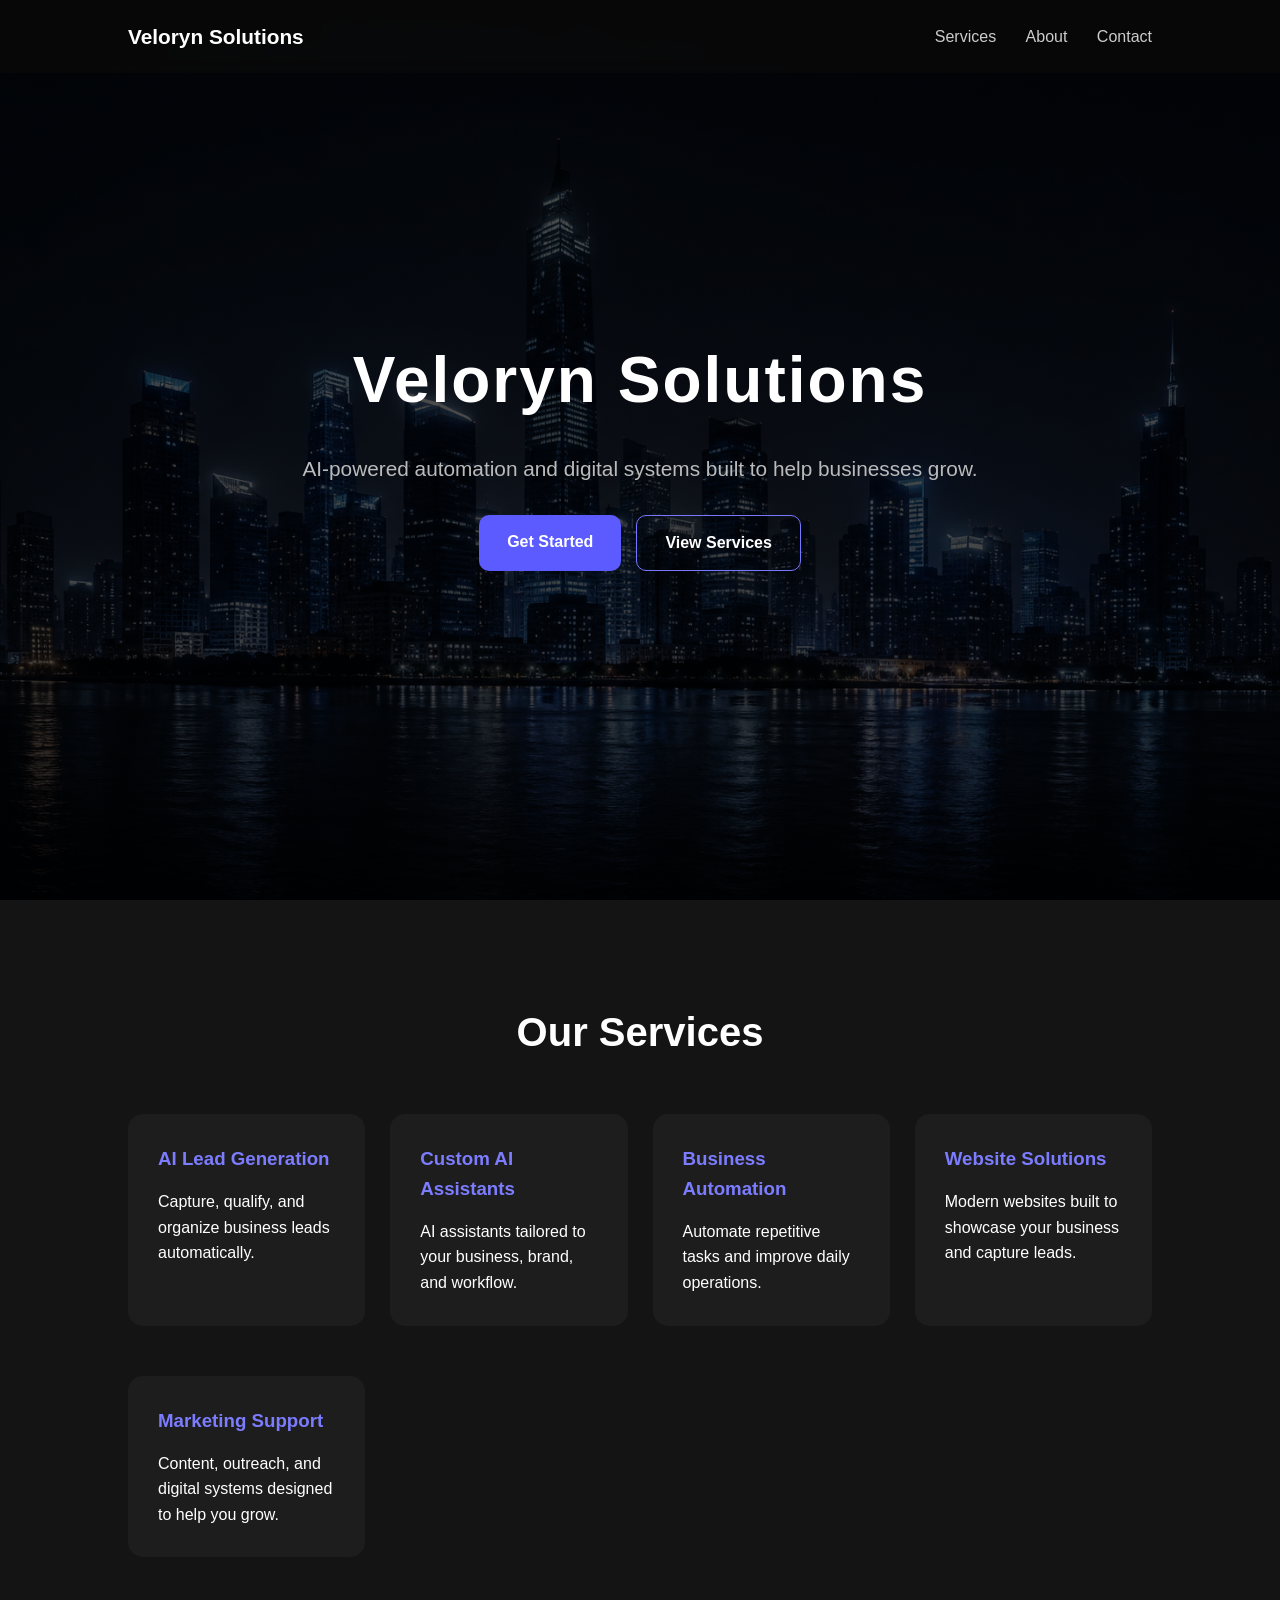
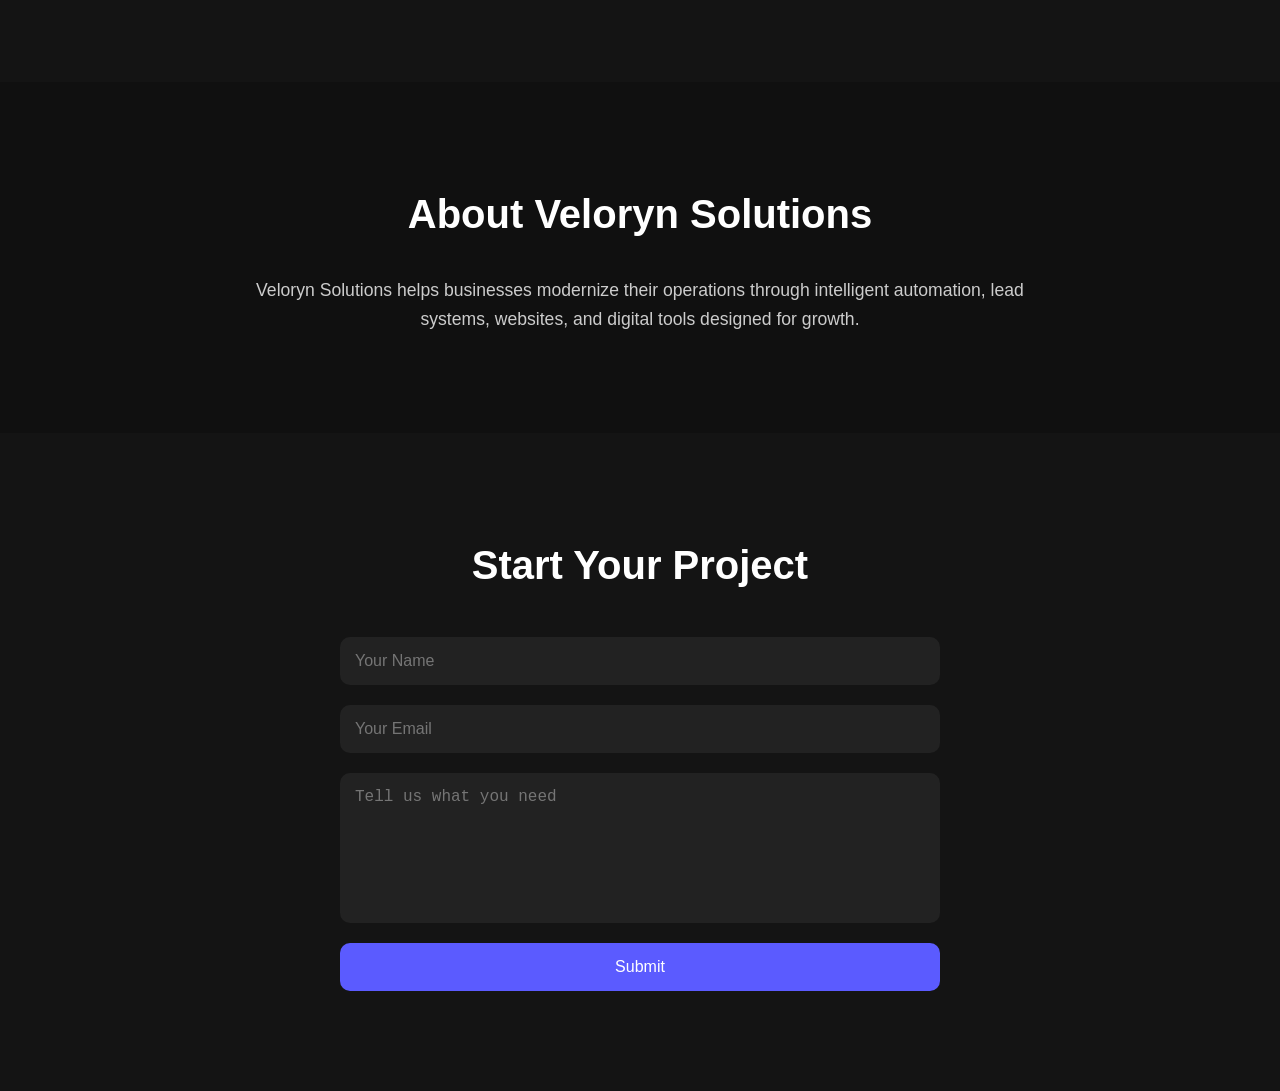
==== index.html @ 771f3332 "Add files via upload" ====
<!DOCTYPE html>
<html lang="en">
<head>
    <meta charset="UTF-8">
    <meta name="viewport" content="width=device-width, initial-scale=1.0">
    <title>Veloryn Solutions</title>
    <link rel="stylesheet" href="style.css">
</head>

<body>

    <nav>
        <h2>Veloryn Solutions</h2>

        <div class="nav-links">
            <a href="#services">Services</a>
            <a href="#about">About</a>
            <a href="#contact">Contact</a>
        </div>
    </nav>

    <header>
        <h1>Veloryn Solutions</h1>

        <p>
            AI-powered automation and digital systems built to help businesses grow.
        </p>

        <div class="hero-buttons">
            <a href="#contact" class="btn primary">Get Started</a>
            <a href="#services" class="btn secondary">View Services</a>
        </div>
    </header>

    <section id="services" class="services">
        <h2>Our Services</h2>

        <div class="service-grid">

            <div class="service-box">
                <h3>AI Lead Generation</h3>
                <p>Capture, qualify, and organize business leads automatically.</p>
            </div>

            <div class="service-box">
                <h3>Custom AI Assistants</h3>
                <p>AI assistants tailored to your business, brand, and workflow.</p>
            </div>

            <div class="service-box">
                <h3>Business Automation</h3>
                <p>Automate repetitive tasks and improve daily operations.</p>
            </div>

            <div class="service-box">
                <h3>Website Solutions</h3>
                <p>Modern websites built to showcase your business and capture leads.</p>
            </div>

            <div class="service-box">
                <h3>Marketing Support</h3>
                <p>Content, outreach, and digital systems designed to help you grow.</p>
            </div>

        </div>
    </section>

    <section id="about" class="about">
        <h2>About Veloryn Solutions</h2>

        <p>
            Veloryn Solutions helps businesses modernize their operations through intelligent automation, lead systems, websites, and digital tools designed for growth.
        </p>
    </section>

    <section id="contact" class="contact">
    <h2>Start Your Project</h2>

    <form action="https://formsubmit.co/terrence191919@gmail.com" method="post">
        <input type="hidden" name="_subject" value="New Veloryn Solutions Lead">

        <input type="text" name="name" placeholder="Your Name" required>

        <input type="email" name="email" placeholder="Your Email" required>

        <textarea name="message" placeholder="Tell us what you need" required></textarea>

        <button type="submit">Submit</button>
    </form>
</section>

</body>
</html>
---- style.css ----
* {
    margin: 0;
    padding: 0;
    box-sizing: border-box;
}

body {
    background-color: #0f0f0f;
    color: white;
    font-family: Arial, sans-serif;
    line-height: 1.6;
}

/* HERO SECTION */

header {
    height: 100vh;

    display: flex;
    flex-direction: column;
    justify-content: center;
    align-items: center;

    text-align: center;

    background-image:
    linear-gradient(
        rgba(0,0,0,0.65),
        rgba(0,0,0,0.75)
    ),
    url("images/city.png");

background-size: cover;
background-position: center;
background-repeat: no-repeat;
    

    padding: 20px;
}

header h1 {
    font-size: 4rem;
    margin-bottom: 20px;

    letter-spacing: 2px;
}

header p {
    font-size: 1.3rem;

    color: #bbbbbb;

    margin-bottom: 30px;
}

header button {
    padding: 15px 35px;

    border: none;

    border-radius: 10px;

    background-color: #5b5bff;

    color: white;

    font-size: 1rem;

    cursor: pointer;

    transition: 0.3s;
}

header button:hover {
    background-color: #7777ff;

    transform: scale(1.05);
}

/* SERVICES */

.services {
    padding: 100px 10%;

    background-color: #141414;
}

.services h2 {
    text-align: center;

    font-size: 2.5rem;

    margin-bottom: 50px;
}

.service-box {
    background-color: #1d1d1d;

    padding: 30px;

    margin-bottom: 25px;

    border-radius: 15px;

    transition: 0.3s;
}

.service-box:hover {
    transform: translateY(-5px);

    background-color: #252525;
}

.service-box h3 {
    margin-bottom: 15px;

    color: #7c7cff;
}

/* ABOUT */

.about {
    padding: 100px 10%;

    text-align: center;

    background-color: #101010;
}

.about h2 {
    font-size: 2.5rem;

    margin-bottom: 30px;
}

.about p {
    max-width: 800px;

    margin: auto;

    color: #cccccc;

    font-size: 1.1rem;
}

/* CONTACT */

.contact {
    padding: 100px 10%;

    background-color: #141414;
}

.contact h2 {
    text-align: center;

    font-size: 2.5rem;

    margin-bottom: 40px;
}

form {
    max-width: 600px;

    margin: auto;

    display: flex;
    flex-direction: column;
}

input,
textarea {
    margin-bottom: 20px;

    padding: 15px;

    border: none;

    border-radius: 10px;

    background-color: #222222;

    color: white;

    font-size: 1rem;
}

textarea {
    height: 150px;

    resize: none;
}

form button {
    padding: 15px;

    border: none;

    border-radius: 10px;

    background-color: #5b5bff;

    color: white;

    font-size: 1rem;

    cursor: pointer;

    transition: 0.3s;
}

form button:hover {
    background-color: #7777ff;
}
nav {
    position: fixed;
    top: 0;
    width: 100%;
    padding: 20px 10%;
    display: flex;
    justify-content: space-between;
    align-items: center;
    background: rgba(10, 10, 10, 0.75);
    backdrop-filter: blur(10px);
    z-index: 1000;
}

nav h2 {
    font-size: 1.3rem;
}

.nav-links a {
    color: white;
    text-decoration: none;
    margin-left: 25px;
    color: #cccccc;
}

.nav-links a:hover {
    color: #7c7cff;
}

.hero-buttons {
    display: flex;
    gap: 15px;
}

.btn {
    padding: 14px 28px;
    border-radius: 10px;
    text-decoration: none;
    font-weight: bold;
}

.primary {
    background: #5b5bff;
    color: white;
}

.secondary {
    border: 1px solid #7777ff;
    color: white;
}

.service-grid {
    display: grid;
    grid-template-columns: repeat(auto-fit, minmax(220px, 1fr));
    gap: 25px;
}
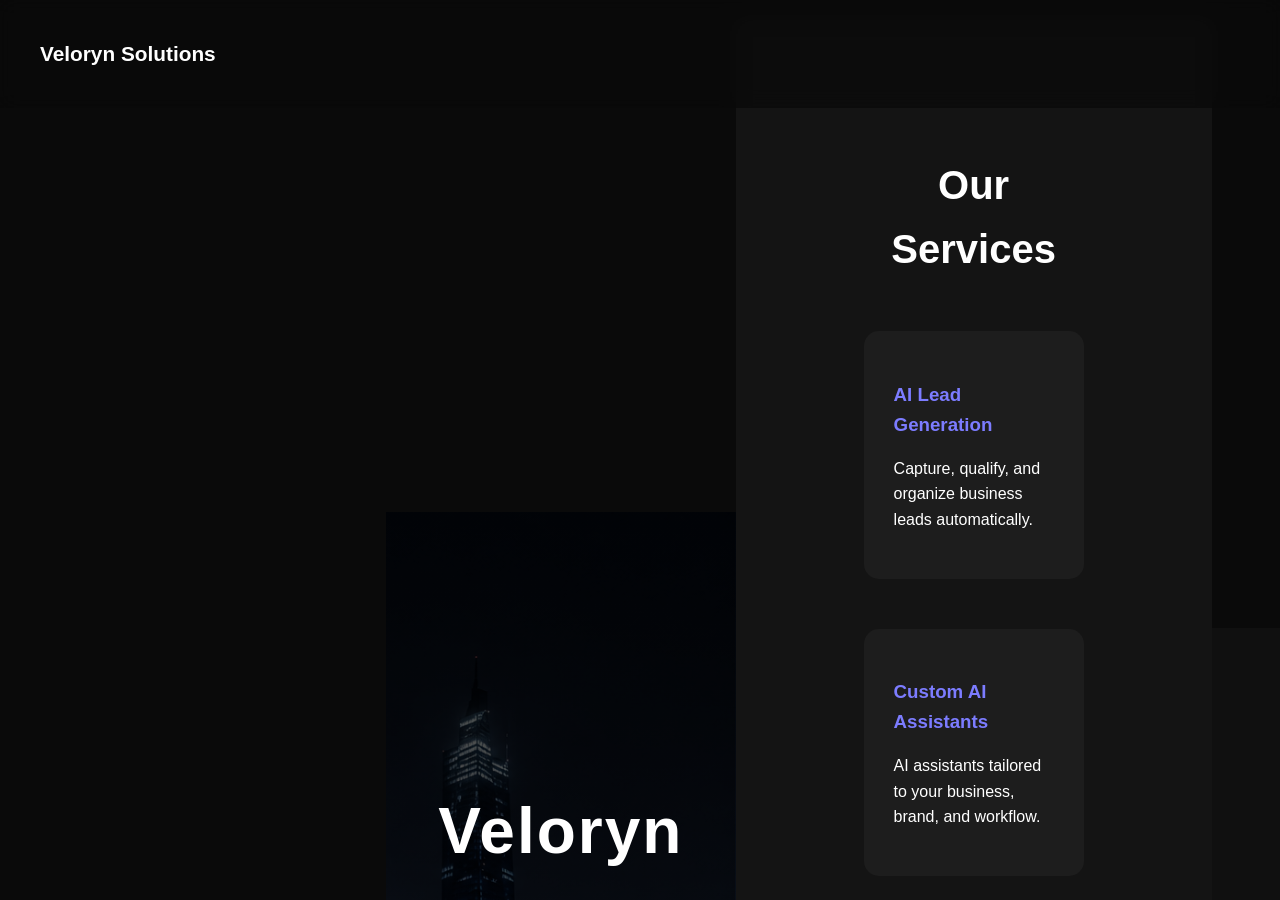
==== commit fe8c5b37: "Add files via upload" ====
--- a/index.html
+++ b/index.html
@@ -8,15 +8,17 @@
 </head>
 
 <body>
-
+    <nav>
+    <div class="logo-area">
+        <img src="images/logo.png" alt="Veloryn Solutions Logo">
+            <a href="#services">Services</a>
+            <a href="#about">About</a>
+            <a href="#contact">Contact</a>
+        <h2>Veloryn Solutions</h2>
+    </div>
     <nav>
         <h2>Veloryn Solutions</h2>
 
-        <div class="nav-links">
-            <a href="#services">Services</a>
-            <a href="#about">About</a>
-            <a href="#contact">Contact</a>
-        </div>
     </nav>
 
     <header>
@@ -76,7 +78,7 @@
     <section id="contact" class="contact">
     <h2>Start Your Project</h2>
 
-    <form action="https://formsubmit.co/terrence191919@gmail.com" method="post">
+    <form action="https://formsubmit.co/terrence191919@gmail.com" method="POST">
         <input type="hidden" name="_subject" value="New Veloryn Solutions Lead">
 
         <input type="text" name="name" placeholder="Your Name" required>
--- a/style.css
+++ b/style.css
@@ -1,4 +1,8 @@
-* {
+* 
+html {
+    scroll-behavior: smooth;
+}
+{
     margin: 0;
     padding: 0;
     box-sizing: border-box;
@@ -215,25 +219,45 @@
 nav {
     position: fixed;
     top: 0;
+    left: 0;
+
     width: 100%;
-    padding: 20px 10%;
+
+    padding: 20px 40px;
+
     display: flex;
     justify-content: space-between;
     align-items: center;
+
     background: rgba(10, 10, 10, 0.75);
+
     backdrop-filter: blur(10px);
+
     z-index: 1000;
 }
-
+.nav-links {
+    display: flex;
+    align-items: center;
+    gap: 20px;
+
+    margin-right: 60px;
+}
 nav h2 {
     font-size: 1.3rem;
 }
 
 .nav-links a {
-    color: white;
+    color: #cccccc;
+
     text-decoration: none;
-    margin-left: 25px;
-    color: #cccccc;
+
+    font-size: 1rem;
+
+    transition: 0.3s;
+}
+
+.nav-links a:hover {
+    color: #7c7cff;
 }
 
 .nav-links a:hover {
@@ -250,8 +274,12 @@
     border-radius: 10px;
     text-decoration: none;
     font-weight: bold;
-}
-
+    transition: 0.3s ease;
+}
+.btn:hover {
+    transform: translateY(-3px);
+    opacity: 0.9;
+}
 .primary {
     background: #5b5bff;
     color: white;
@@ -266,4 +294,32 @@
     display: grid;
     grid-template-columns: repeat(auto-fit, minmax(220px, 1fr));
     gap: 25px;
+}
+section {
+    animation: fadeInUp 1s ease;
+}
+
+@keyframes fadeInUp {
+
+    from {
+        opacity: 0;
+        transform: translateY(30px);
+    }
+
+    to {
+        opacity: 1;
+        transform: translateY(0);
+    }
+}
+.logo-area {
+    display: flex;
+    align-items: center;
+    gap: 12px;
+}
+
+.logo-area img {
+    width: 45px;
+    height: 45px;
+    object-fit: cover;
+    border-radius: 8px;
 }
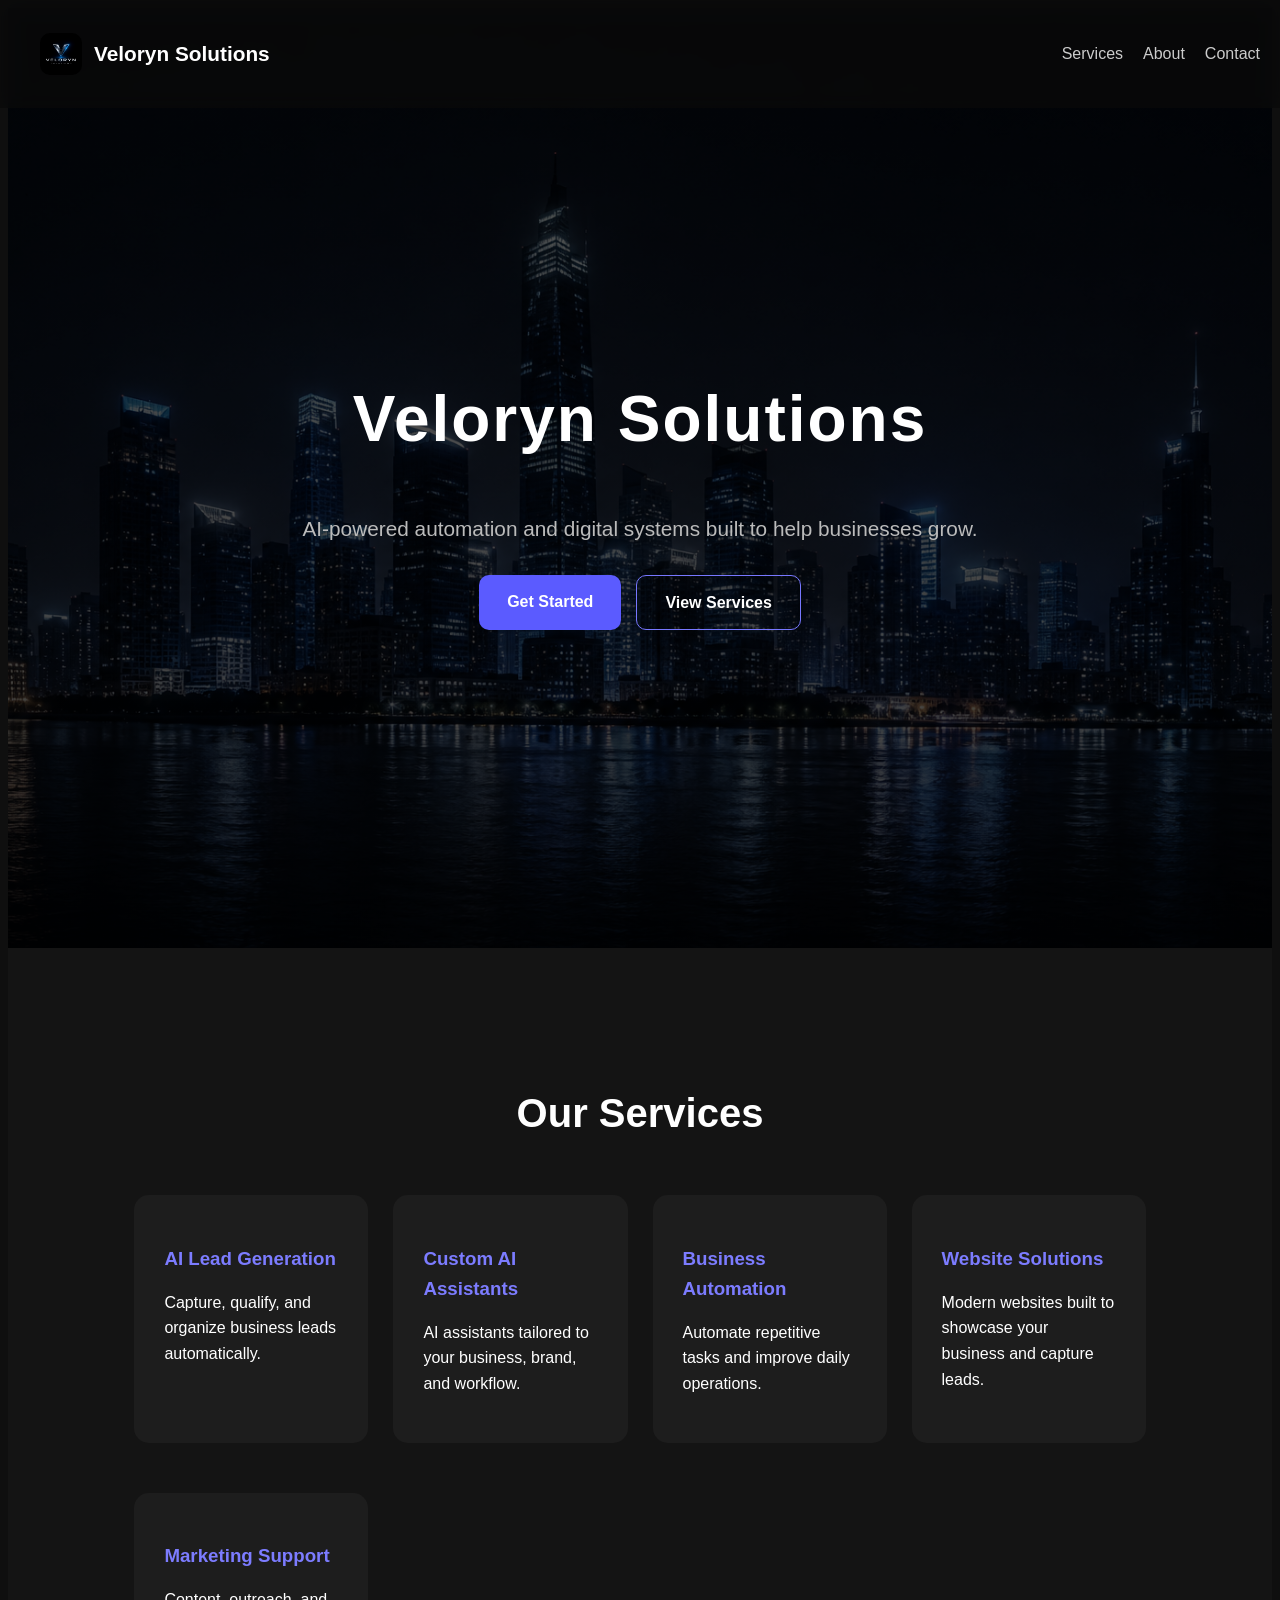
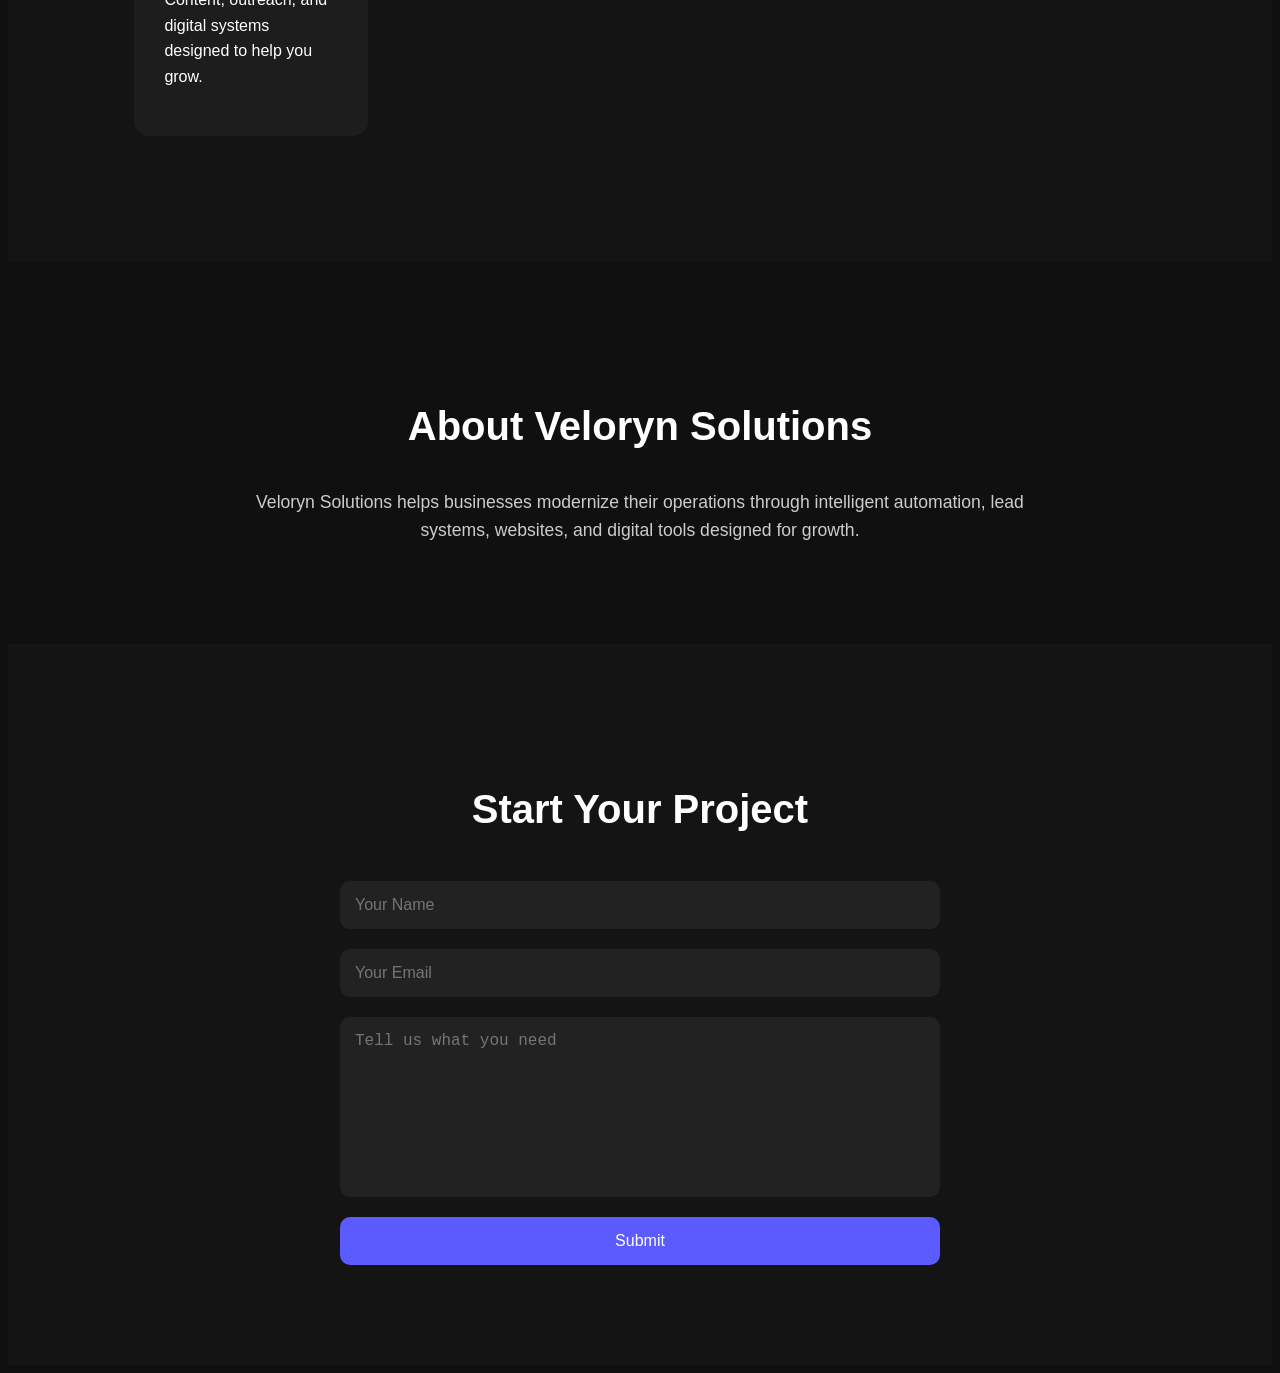
==== commit 26eeddd1: "Add files via upload" ====
--- a/index.html
+++ b/index.html
@@ -10,14 +10,16 @@
 <body>
     <nav>
     <div class="logo-area">
-        <img src="images/logo.png" alt="Veloryn Solutions Logo">
-            <a href="#services">Services</a>
-            <a href="#about">About</a>
-            <a href="#contact">Contact</a>
-        <h2>Veloryn Solutions</h2>
+    <img src="images/logo.png" alt="Veloryn Logo">
+    <h2>Veloryn Solutions</h2>
+</div>
+
+    <div class="nav-links">
+        <a href="#services">Services</a>
+        <a href="#about">About</a>
+        <a href="#contact">Contact</a>
     </div>
-    <nav>
-        <h2>Veloryn Solutions</h2>
+</nav>
 
     </nav>
 
--- a/style.css
+++ b/style.css
@@ -318,8 +318,10 @@
 }
 
 .logo-area img {
-    width: 45px;
-    height: 45px;
+    width: 42px;
+    height: 42px;
+
     object-fit: cover;
-    border-radius: 8px;
+
+    border-radius: 10px;
 }
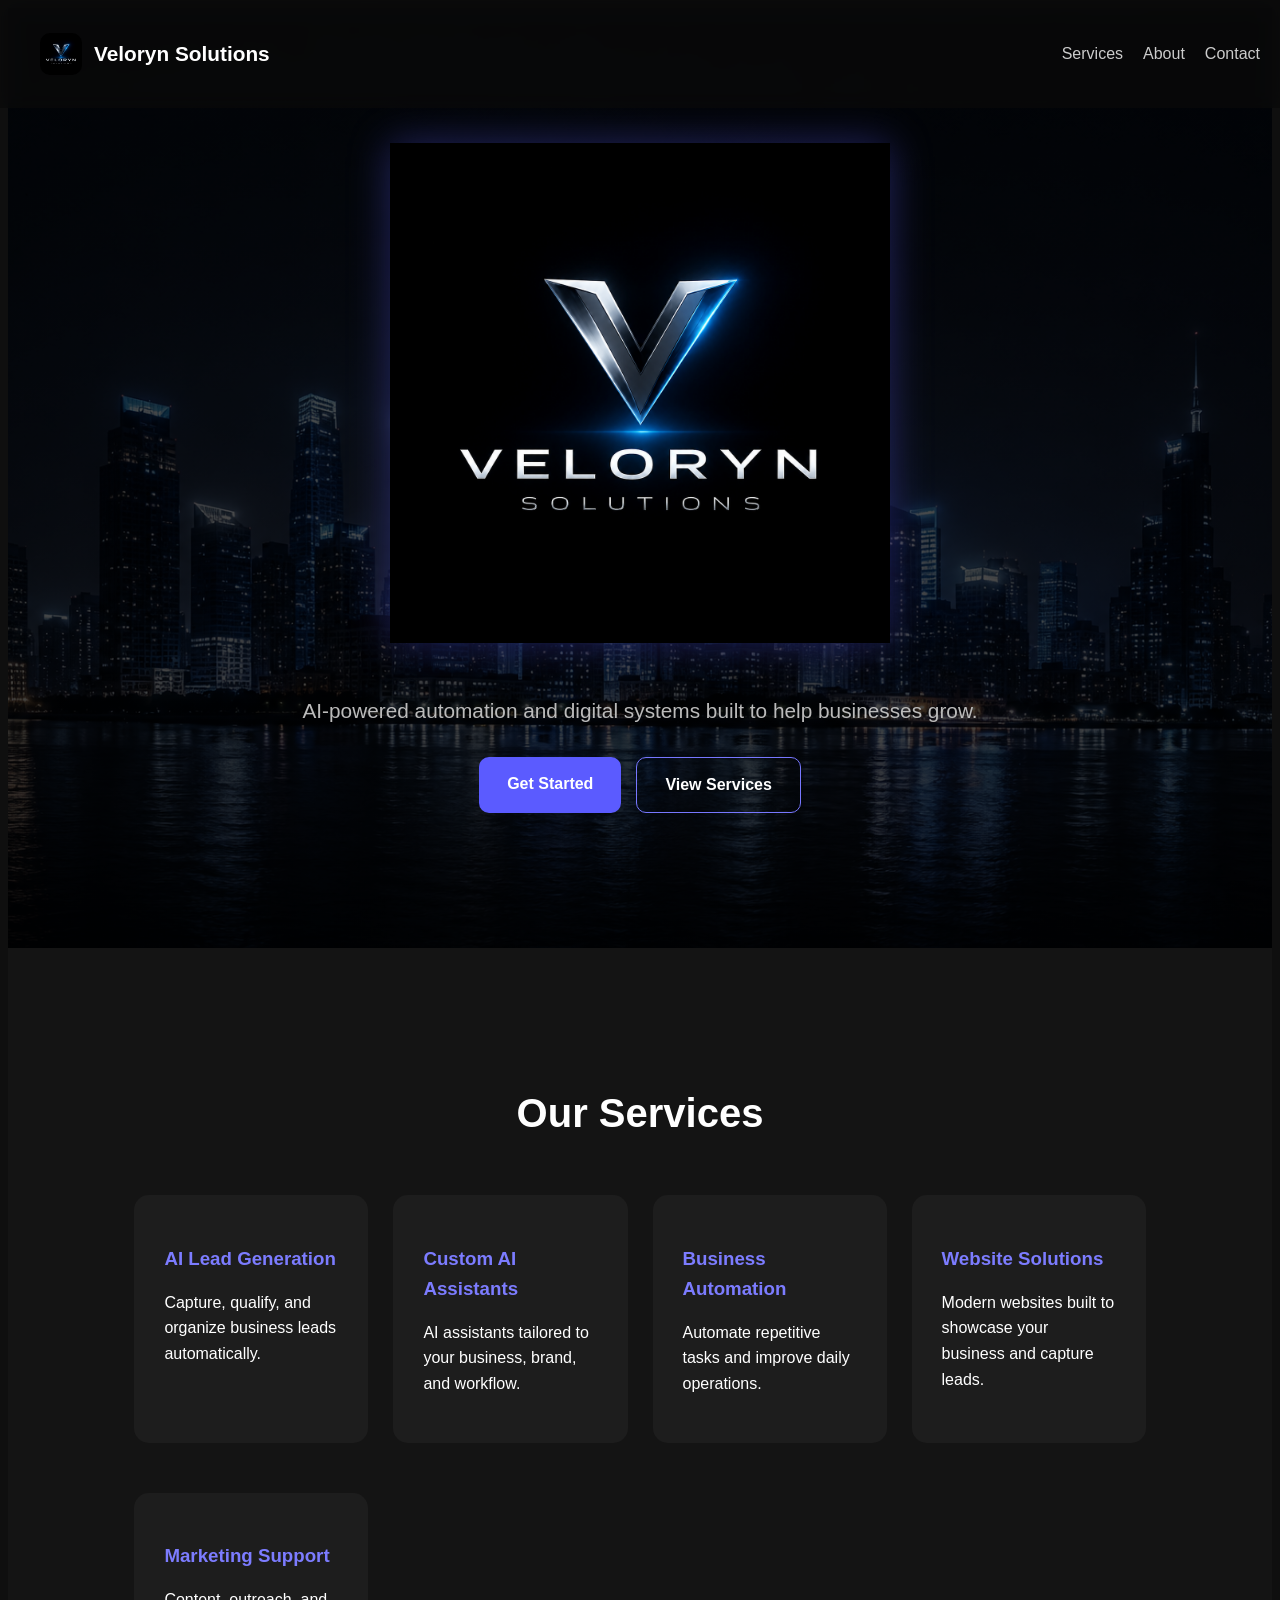
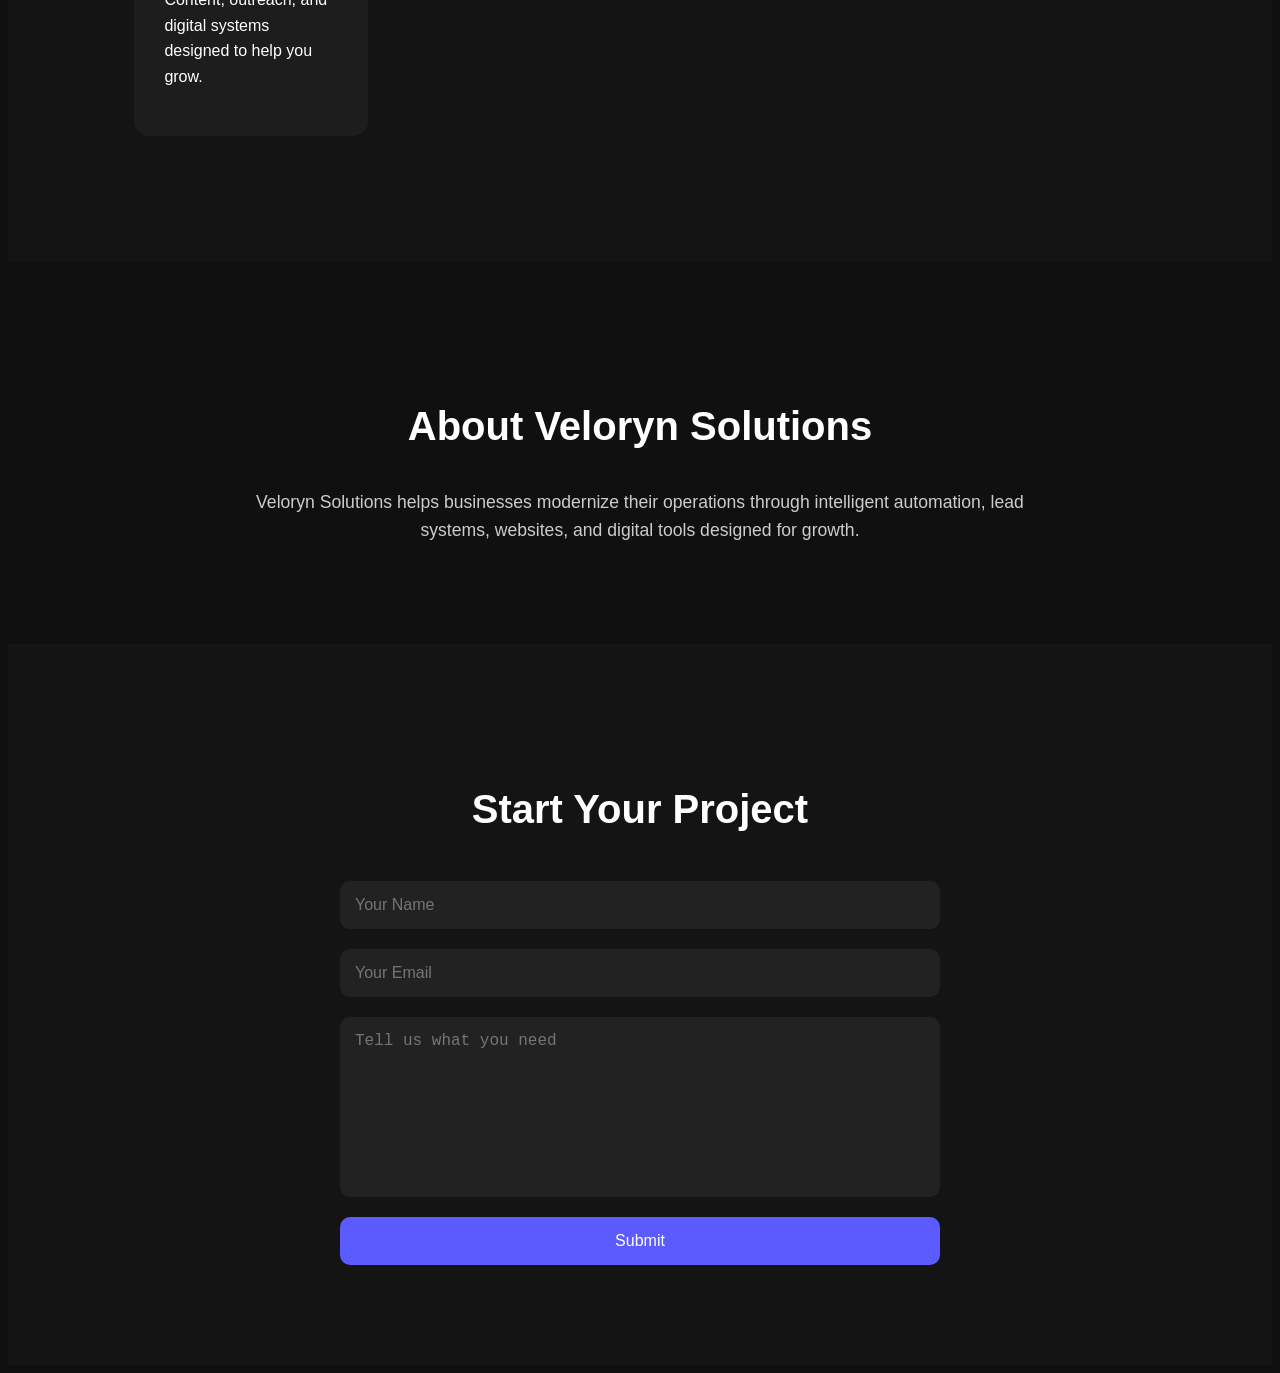
==== commit 7e9af830: "Add files via upload" ====
--- a/index.html
+++ b/index.html
@@ -24,7 +24,9 @@
     </nav>
 
     <header>
-        <h1>Veloryn Solutions</h1>
+        <img src="images/logo.png"
+            alt="Veloryn Solutions"
+            class="hero-logo">
 
         <p>
             AI-powered automation and digital systems built to help businesses grow.
--- a/style.css
+++ b/style.css
@@ -324,4 +324,12 @@
     object-fit: cover;
 
     border-radius: 10px;
+}
+.hero-logo {
+    width: 500px;
+    max-width: 90%;
+
+    margin-bottom: 30px;
+
+    filter: drop-shadow(0 0 20px rgba(91, 91, 255, 0.35));
 }
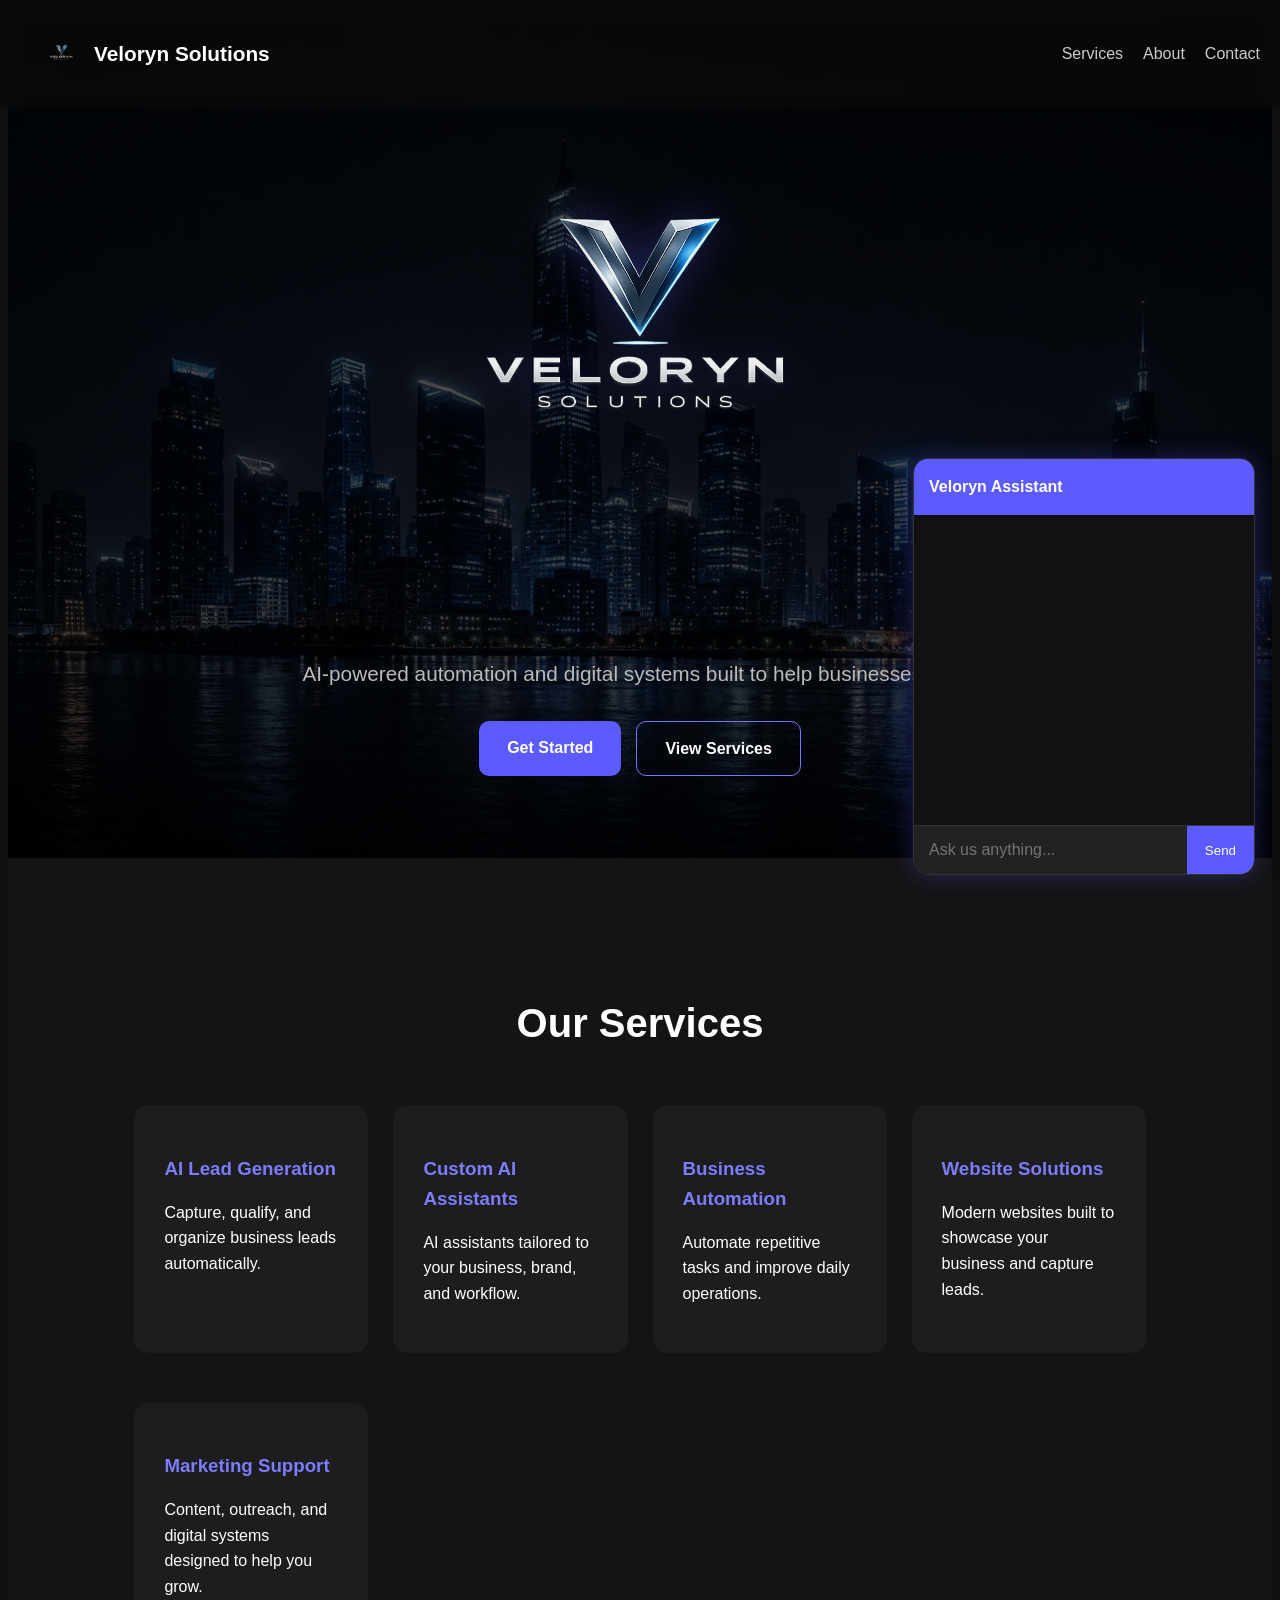
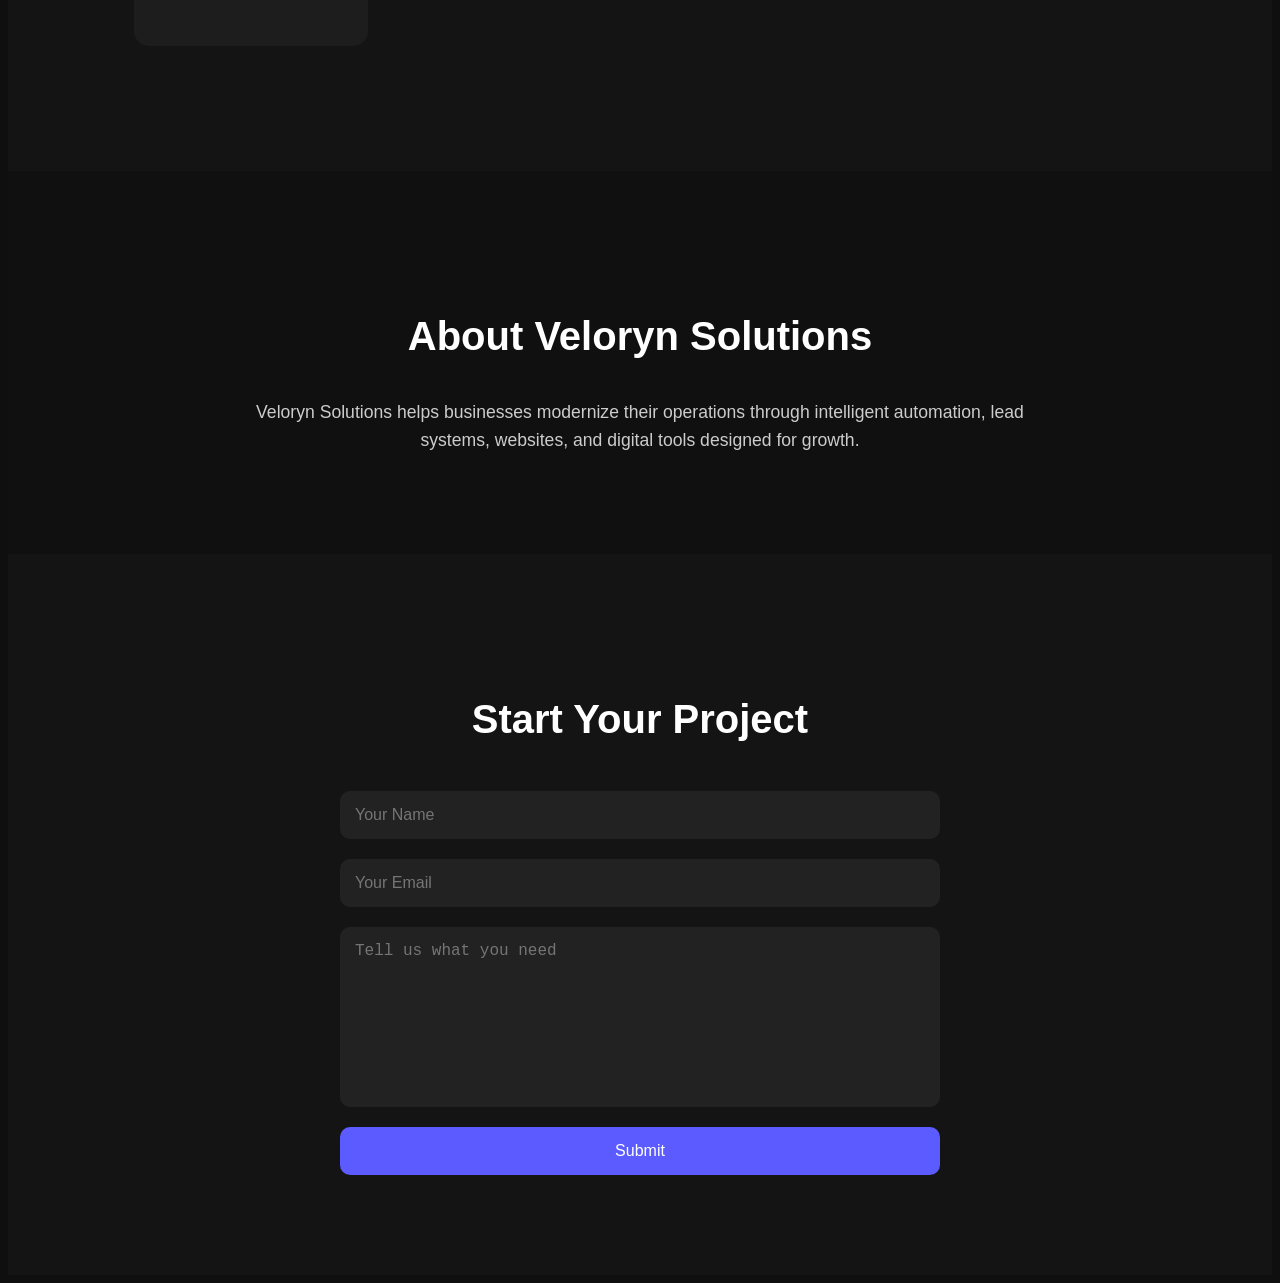
==== commit 0f543fbb: "Add files via upload" ====
--- a/index.html
+++ b/index.html
@@ -94,6 +94,16 @@
         <button type="submit">Submit</button>
     </form>
 </section>
+<div class="chat-widget">
+    <div class="chat-header">Veloryn Assistant</div>
+    <div id="chat-messages" class="chat-messages"></div>
 
+    <div class="chat-input-area">
+        <input id="chat-input" type="text" placeholder="Ask us anything...">
+        <button onclick="sendMessage()">Send</button>
+    </div>
+</div>
+
+<script src="script.js"></script>
 </body>
 </html>
--- a/style.css
+++ b/style.css
@@ -18,7 +18,7 @@
 /* HERO SECTION */
 
 header {
-    height: 100vh;
+    height: 90vh;
 
     display: flex;
     flex-direction: column;
@@ -326,10 +326,57 @@
     border-radius: 10px;
 }
 .hero-logo {
-    width: 500px;
-    max-width: 90%;
-
-    margin-bottom: 30px;
-
-    filter: drop-shadow(0 0 20px rgba(91, 91, 255, 0.35));
+    width: 850px;
+    max-width: 95%;
+
+    margin-top: -40px;
+    margin-bottom: 20px;
+
+    opacity: 0.96;
+
+    filter:
+        drop-shadow(0 0 22px rgba(91, 91, 255, 0.32));
+}
+.chat-widget {
+    position: fixed;
+    bottom: 25px;
+    right: 25px;
+    width: 340px;
+    background: #111;
+    border: 1px solid #333;
+    border-radius: 15px;
+    overflow: hidden;
+    box-shadow: 0 0 25px rgba(91, 91, 255, 0.3);
+    z-index: 2000;
+}
+
+.chat-header {
+    background: #5b5bff;
+    padding: 15px;
+    font-weight: bold;
+}
+
+.chat-messages {
+    height: 280px;
+    padding: 15px;
+    overflow-y: auto;
+    font-size: 0.95rem;
+}
+
+.chat-input-area {
+    display: flex;
+    border-top: 1px solid #333;
+}
+
+.chat-input-area input {
+    flex: 1;
+    border-radius: 0;
+    margin: 0;
+}
+
+.chat-input-area button {
+    padding: 0 18px;
+    background: #5b5bff;
+    color: white;
+    border: none;
 }
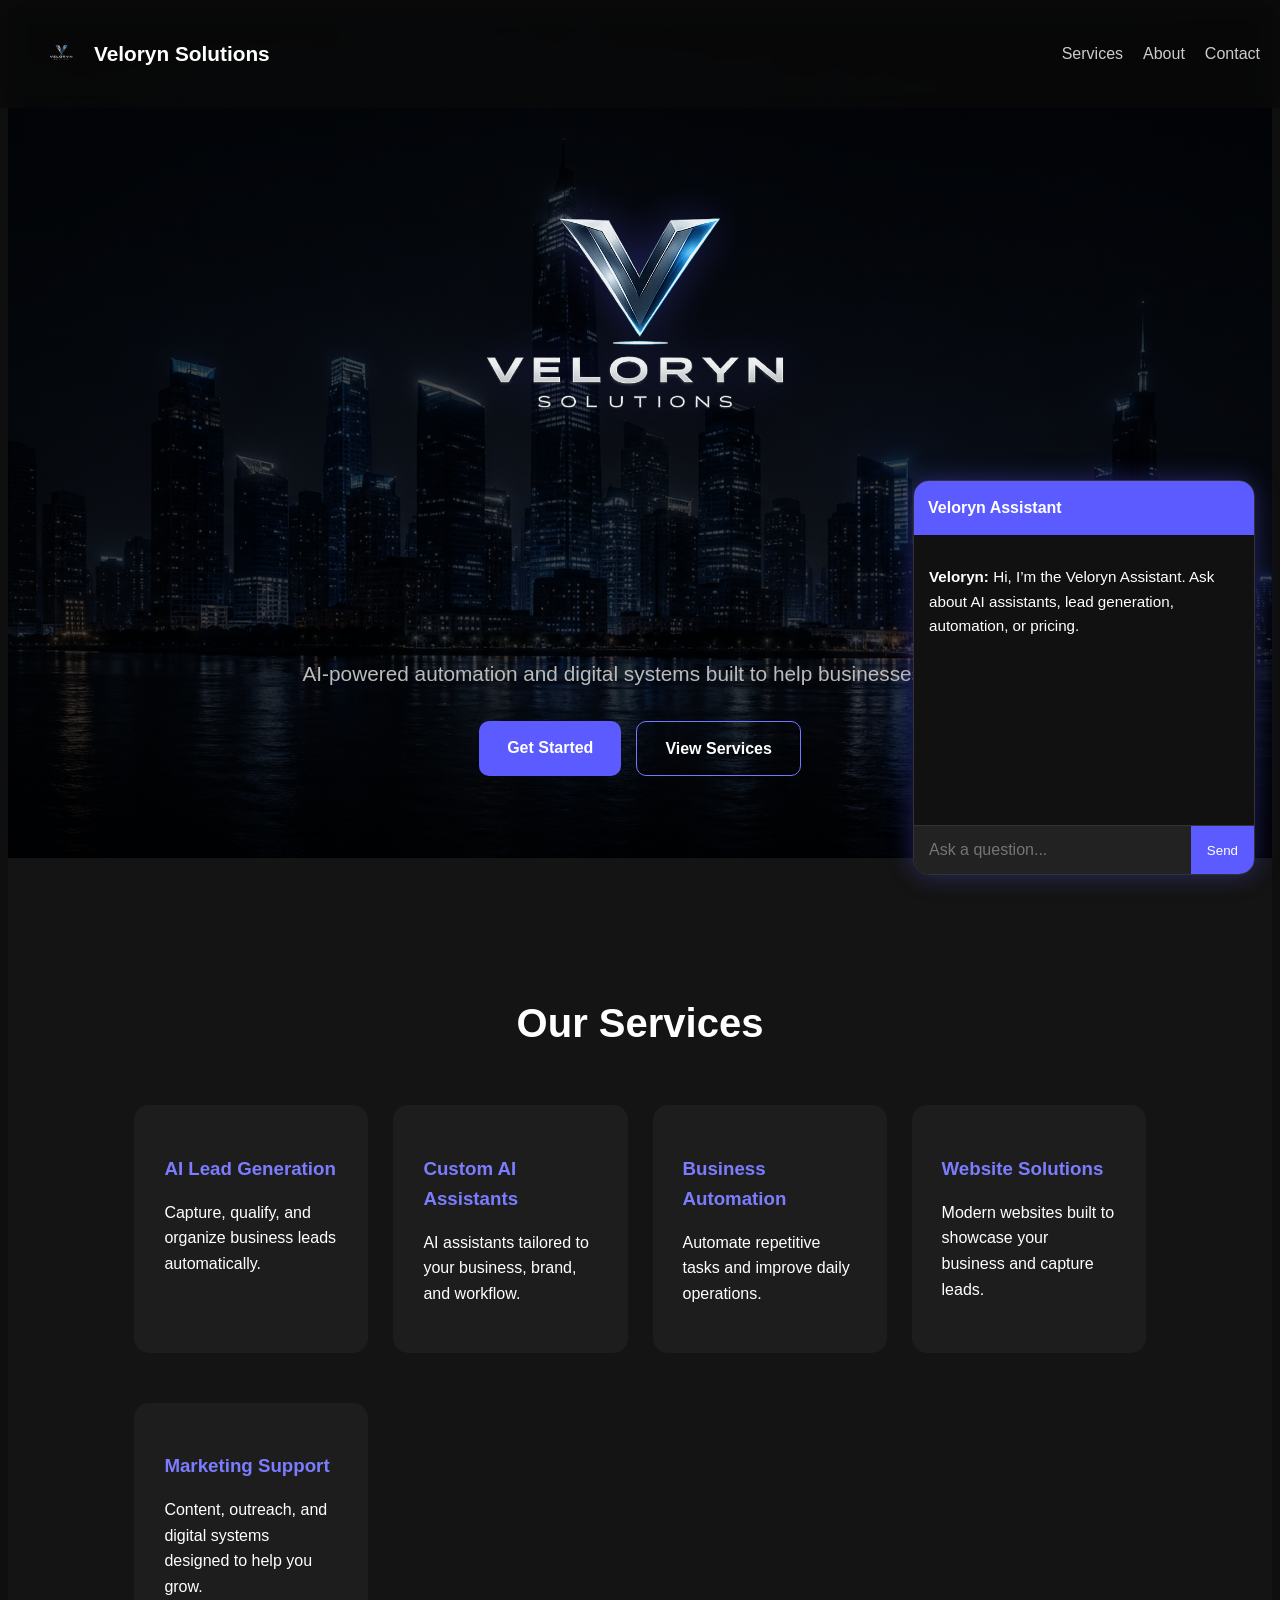
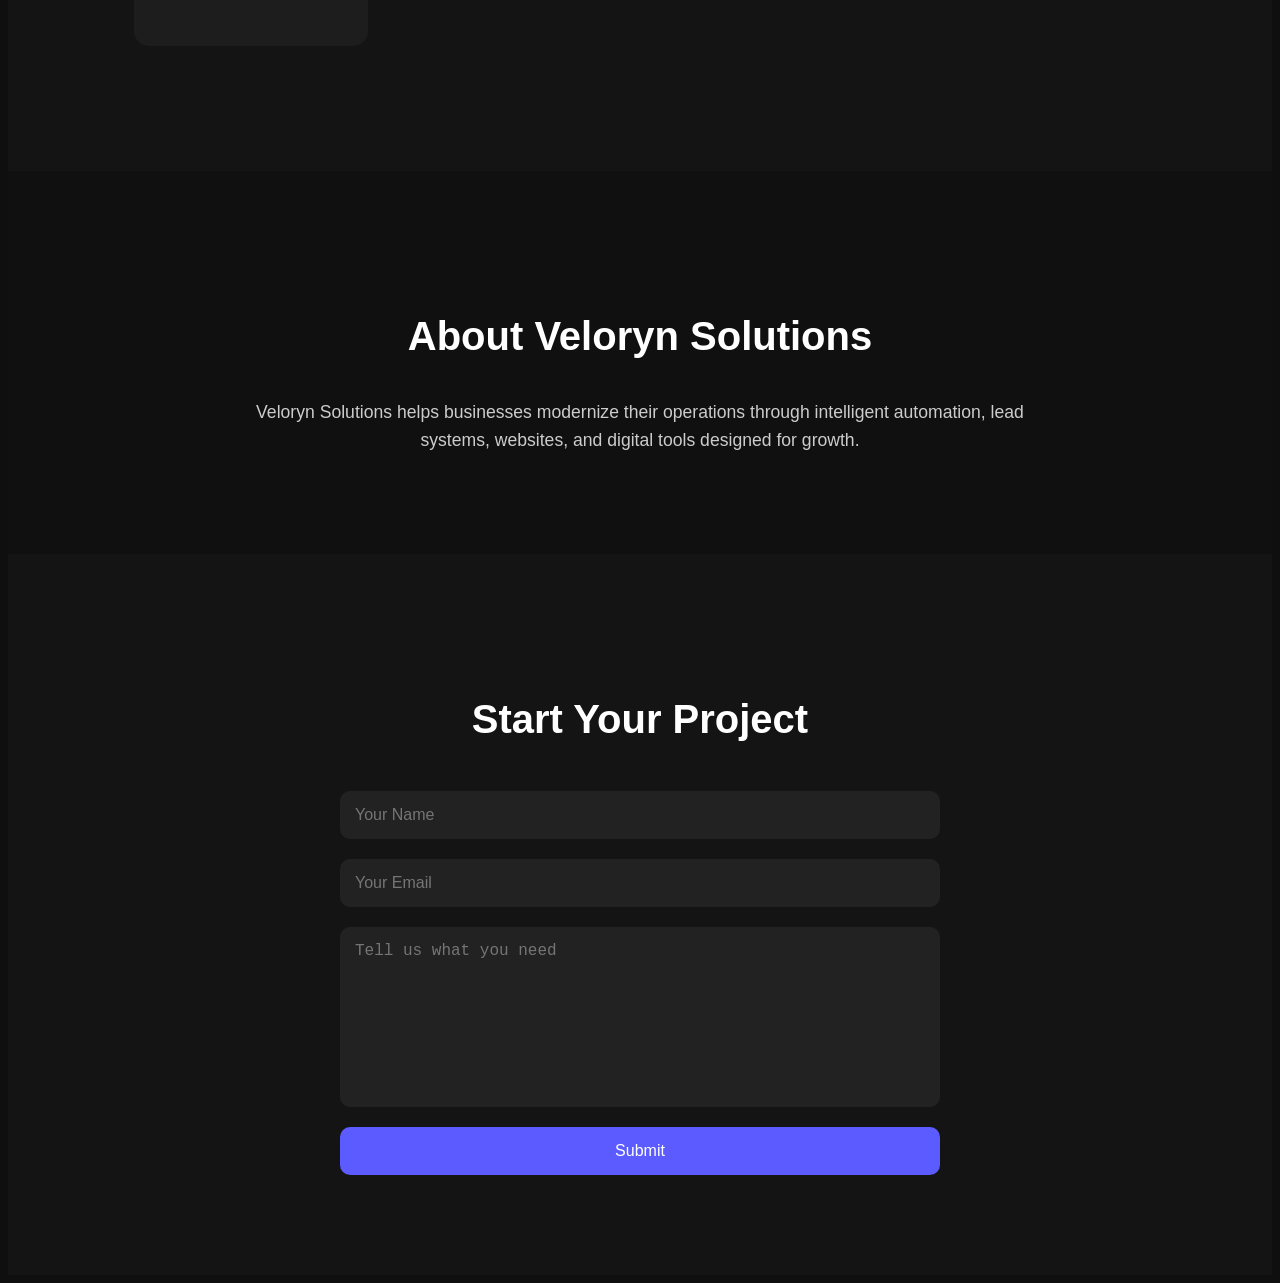
==== commit b8881144: "Add files via upload" ====
--- a/index.html
+++ b/index.html
@@ -96,10 +96,12 @@
 </section>
 <div class="chat-widget">
     <div class="chat-header">Veloryn Assistant</div>
-    <div id="chat-messages" class="chat-messages"></div>
+    <div id="chat-messages" class="chat-messages">
+        <p><strong>Veloryn:</strong> Hi, I’m the Veloryn Assistant. Ask about AI assistants, lead generation, automation, or pricing.</p>
+    </div>
 
     <div class="chat-input-area">
-        <input id="chat-input" type="text" placeholder="Ask us anything...">
+        <input id="chat-input" type="text" placeholder="Ask a question...">
         <button onclick="sendMessage()">Send</button>
     </div>
 </div>
--- a/style.css
+++ b/style.css
@@ -344,20 +344,20 @@
     width: 340px;
     background: #111;
     border: 1px solid #333;
-    border-radius: 15px;
+    border-radius: 16px;
     overflow: hidden;
-    box-shadow: 0 0 25px rgba(91, 91, 255, 0.3);
+    box-shadow: 0 0 25px rgba(91, 91, 255, 0.35);
     z-index: 2000;
 }
 
 .chat-header {
     background: #5b5bff;
-    padding: 15px;
+    padding: 14px;
     font-weight: bold;
 }
 
 .chat-messages {
-    height: 280px;
+    height: 260px;
     padding: 15px;
     overflow-y: auto;
     font-size: 0.95rem;
@@ -370,12 +370,12 @@
 
 .chat-input-area input {
     flex: 1;
+    margin: 0;
     border-radius: 0;
-    margin: 0;
 }
 
 .chat-input-area button {
-    padding: 0 18px;
+    padding: 0 16px;
     background: #5b5bff;
     color: white;
     border: none;
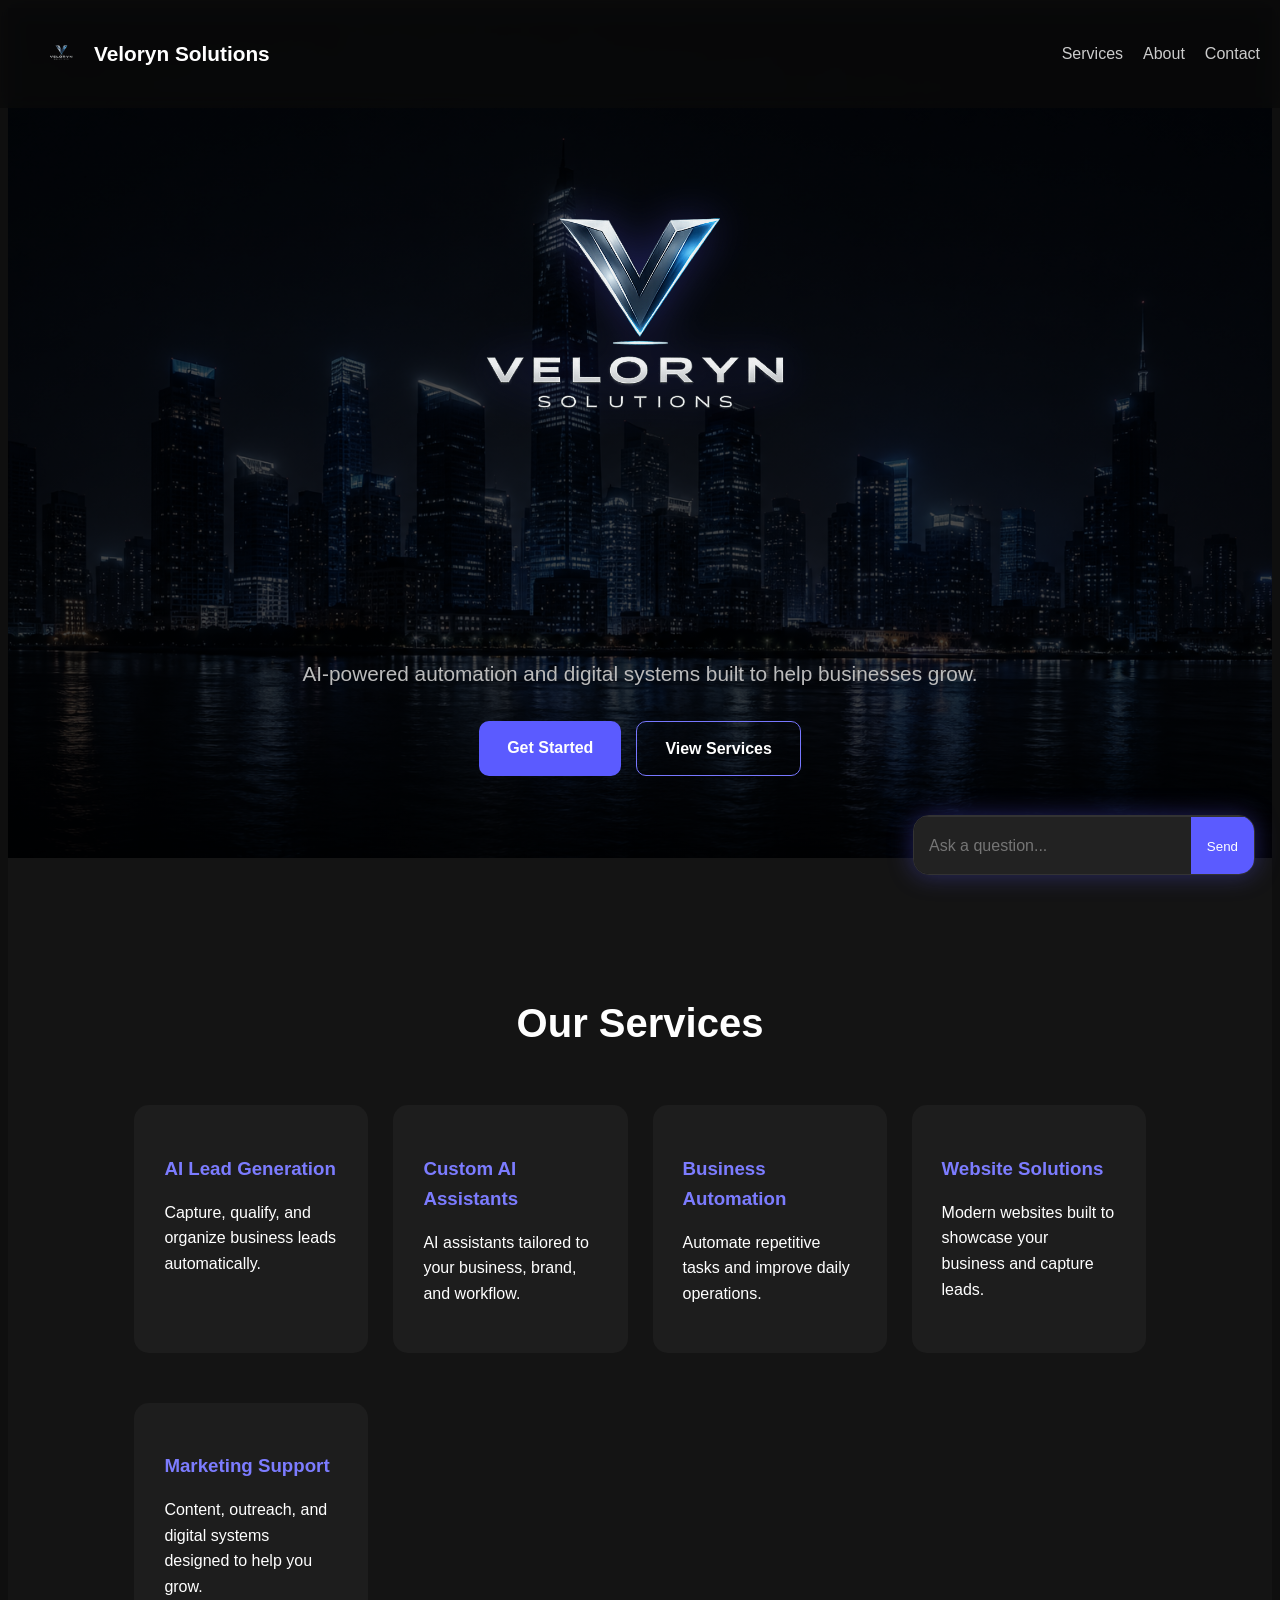
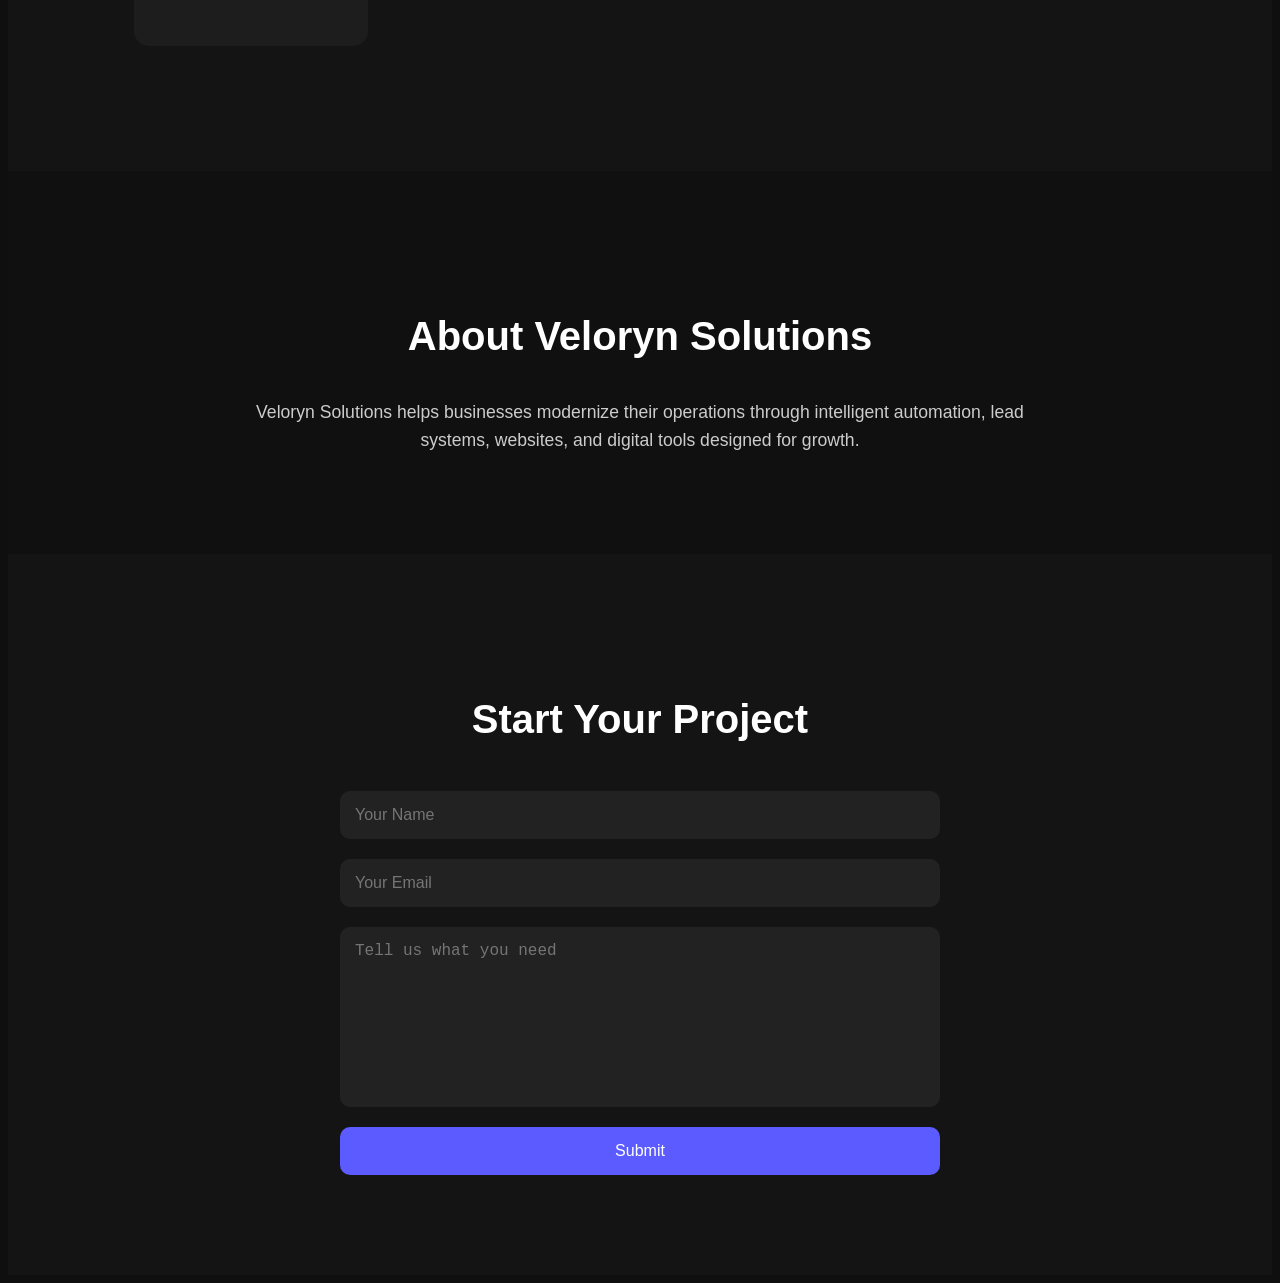
==== commit 814ec705: "Add files via upload" ====
--- a/index.html
+++ b/index.html
@@ -94,14 +94,15 @@
         <button type="submit">Submit</button>
     </form>
 </section>
-<div class="chat-widget">
-    <div class="chat-header">Veloryn Assistant</div>
+<div class="chat-widget collapsed" id="chat-widget">
+    <div class="chat-header" onclick="toggleChat()">Veloryn Assistant</div>
+
     <div id="chat-messages" class="chat-messages">
-        <p><strong>Veloryn:</strong> Hi, I’m the Veloryn Assistant. Ask about AI assistants, lead generation, automation, or pricing.</p>
+        <p><strong>Veloryn:</strong> Hi, I’m the Veloryn Assistant. Ask about websites, AI assistants, lead generation, automation, or pricing.</p>
     </div>
 
     <div class="chat-input-area">
-        <input id="chat-input" type="text" placeholder="Ask a question...">
+        <input id="chat-input" type="text" placeholder="Ask a question..." onclick="expandChat()">
         <button onclick="sendMessage()">Send</button>
     </div>
 </div>
--- a/style.css
+++ b/style.css
@@ -379,4 +379,16 @@
     background: #5b5bff;
     color: white;
     border: none;
+}
+.chat-widget.collapsed {
+    height: 58px;
+}
+
+.chat-widget.collapsed .chat-header,
+.chat-widget.collapsed .chat-messages {
+    display: none;
+}
+
+.chat-widget.collapsed .chat-input-area {
+    height: 58px;
 }
